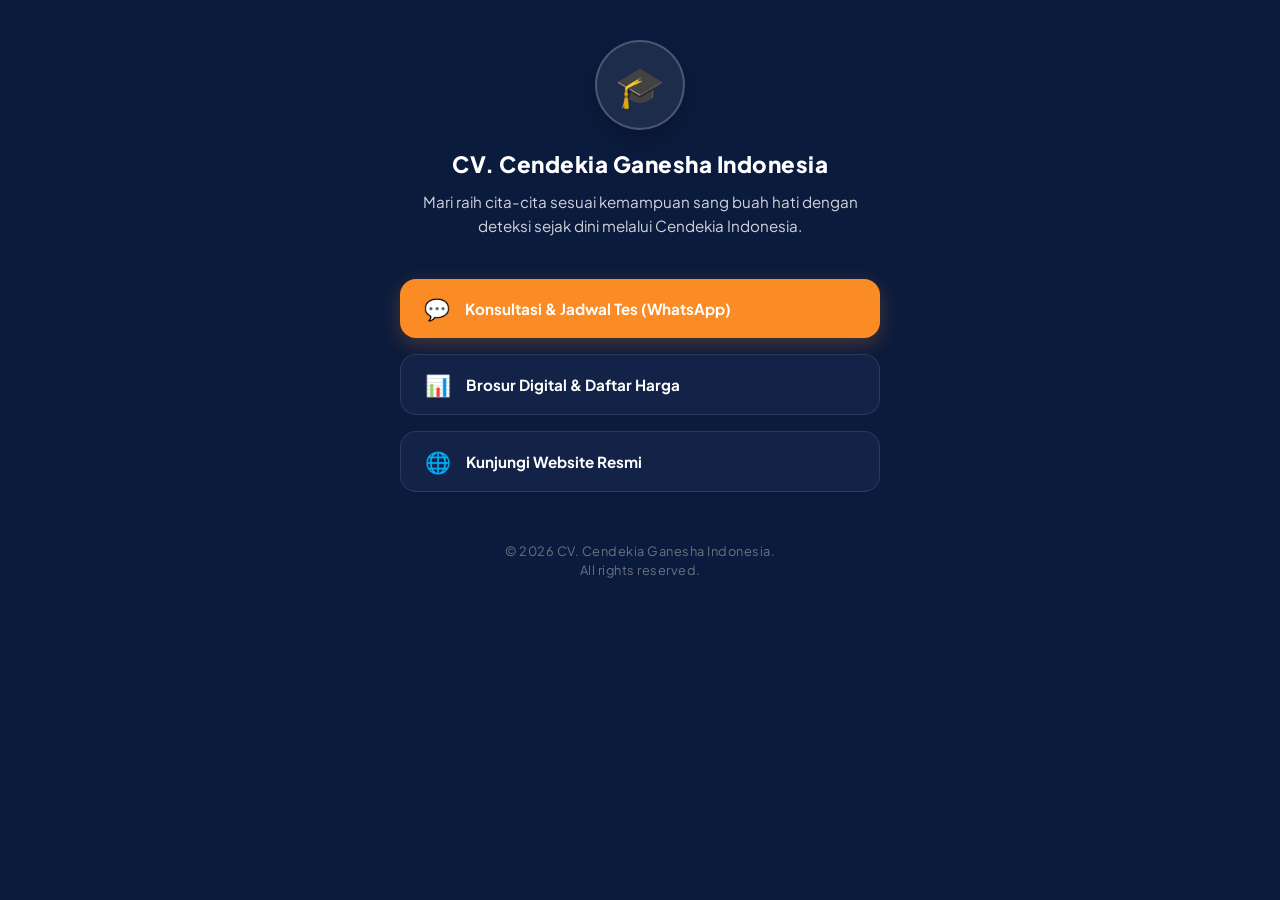
==== index.html @ d0698732 "index.html" ====
<!DOCTYPE html>
<html lang="id">
<head>
    <meta charset="UTF-8">
    <meta name="viewport" content="width=device-width, initial-scale=1.0">
    <title>Links - CV. Cendekia Ganesha Indonesia</title>
    
    <style>
        @import url('https://fonts.googleapis.com/css2?family=Plus+Jakarta+Sans:wght=400;600;700;800&display=swap');

        * {
            margin: 0;
            padding: 0;
            box-sizing: border-box;
            font-family: 'Plus Jakarta Sans', sans-serif;
        }

        body {
            background-color: #0B1B3D; /* BOLD SAPPHIRE */
            color: #FFFFFF;
            display: flex;
            justify-content: center;
            align-items: flex-start;
            min-height: 100vh;
            padding: 40px 20px;
        }

        .links-container {
            width: 100%;
            max-width: 480px;
            text-align: center;
            display: flex;
            flex-direction: column;
            align-items: center;
        }

        .profile-header {
            margin-bottom: 40px;
        }

        .profile-logo {
            width: 90px;
            height: 90px;
            background-color: rgba(255, 255, 255, 0.08);
            border: 2px solid rgba(255, 255, 255, 0.2);
            border-radius: 50%;
            display: flex;
            justify-content: center;
            align-items: center;
            font-size: 2.5rem;
            margin: 0 auto 20px auto;
            box-shadow: 0 10px 25px rgba(0, 0, 0, 0.2);
        }

        .company-name {
            font-size: 1.4rem;
            font-weight: 800;
            margin-bottom: 12px;
            letter-spacing: 0.5px;
        }

        .tagline {
            font-size: 0.95rem;
            line-height: 1.6;
            color: #D1D5DB;
            padding: 0 10px;
        }

        .links-wrapper {
            width: 100%;
            display: flex;
            flex-direction: column;
            gap: 16px;
            margin-bottom: 50px;
        }

        .link-btn {
            display: flex;
            align-items: center;
            width: 100%;
            padding: 16px 24px;
            text-decoration: none;
            border-radius: 16px;
            font-weight: 700;
            font-size: 0.95rem;
            transition: all 0.3s cubic-bezier(0.25, 0.8, 0.25, 1);
        }

        .btn-icon {
            font-size: 1.3rem;
            margin-right: 15px;
        }

        .btn-text {
            text-align: left;
        }

        .primary-btn {
            background-color: #FB8B24; /* Coral */
            color: #FFFFFF;
            box-shadow: 0 6px 20px rgba(251, 139, 36, 0.25);
        }

        .primary-btn:hover {
            background-color: #E07A1B;
            transform: translateY(-3px);
            box-shadow: 0 10px 25px rgba(251, 139, 36, 0.4);
        }

        .secondary-btn {
            background-color: #132247;
            color: #FFFFFF;
            border: 1px solid rgba(255, 255, 255, 0.1);
        }

        .secondary-btn:hover {
            background-color: #1a2d5c;
            border-color: #FB8B24;
            transform: translateY(-3px);
            box-shadow: 0 10px 20px rgba(0, 0, 0, 0.2);
        }

        .links-footer p {
            font-size: 0.8rem;
            color: #6B7280;
            line-height: 1.5;
            letter-spacing: 0.5px;
        }
    </style>
</head>
<body>

    <div class="links-container">
        <div class="profile-header">
            <div class="profile-logo">🎓</div>
            <h1 class="company-name">CV. Cendekia Ganesha Indonesia</h1>
            <p class="tagline">Mari raih cita-cita sesuai kemampuan sang buah hati dengan deteksi sejak dini melalui Cendekia Indonesia.</p>
        </div>

        <div class="links-wrapper">
            <a href="https://wa.me/6281392761879?text=Halo%20Admin%20Cendekia%20Ganesha" class="link-btn primary-btn" target="_blank">
                <span class="btn-icon">💬</span>
                <span class="btn-text">Konsultasi & Jadwal Tes (WhatsApp)</span>
            </a>

            <!-- Tombol 2: Katalog -->
            <a href="#" class="link-btn secondary-btn">
                <span class="btn-icon">📊</span>
                <span class="btn-text">Brosur Digital & Daftar Harga</span>
            </a>

            <!-- Tombol 3: Website -->
            <a href="#" class="link-btn secondary-btn">
                <span class="btn-icon">🌐</span>
                <span class="btn-text">Kunjungi Website Resmi</span>
            </a>
        </div>

        <div class="links-footer">
            <p>© 2026 CV. Cendekia Ganesha Indonesia. <br>All rights reserved.</p>
        </div>
    </div>

</body>
</html>
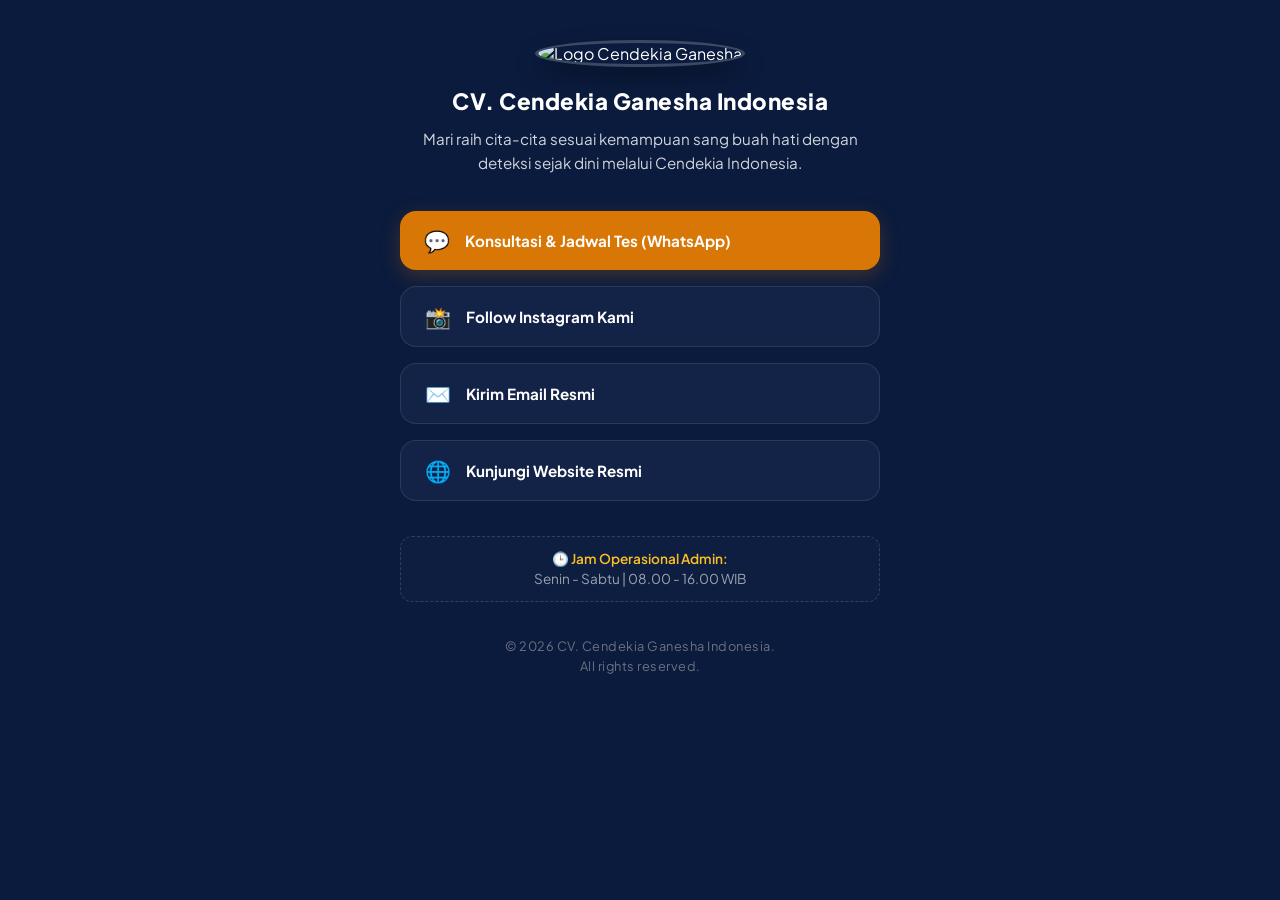
==== commit 7aa045f2: "Add files via upload" ====
--- a/index.html
+++ b/index.html
@@ -4,10 +4,8 @@
     <meta charset="UTF-8">
     <meta name="viewport" content="width=device-width, initial-scale=1.0">
     <title>Links - CV. Cendekia Ganesha Indonesia</title>
-    
+    <link href="https://fonts.googleapis.com/css2?family=Plus+Jakarta+Sans:wght=400;600;700;800&display=swap" rel="stylesheet">
     <style>
-        @import url('https://fonts.googleapis.com/css2?family=Plus+Jakarta+Sans:wght=400;600;700;800&display=swap');
-
         * {
             margin: 0;
             padding: 0;
@@ -16,7 +14,7 @@
         }
 
         body {
-            background-color: #0B1B3D; /* BOLD SAPPHIRE */
+            background-color: #0B1B3D;
             color: #FFFFFF;
             display: flex;
             justify-content: center;
@@ -35,21 +33,17 @@
         }
 
         .profile-header {
-            margin-bottom: 40px;
+            margin-bottom: 35px;
         }
 
-        .profile-logo {
-            width: 90px;
-            height: 90px;
-            background-color: rgba(255, 255, 255, 0.08);
-            border: 2px solid rgba(255, 255, 255, 0.2);
+        .profile-logo-img {
+            width: 95px;
+            height: 95px;
             border-radius: 50%;
-            display: flex;
-            justify-content: center;
-            align-items: center;
-            font-size: 2.5rem;
-            margin: 0 auto 20px auto;
-            box-shadow: 0 10px 25px rgba(0, 0, 0, 0.2);
+            object-fit: cover;
+            margin-bottom: 20px;
+            border: 3px solid rgba(255, 255, 255, 0.2);
+            box-shadow: 0 10px 25px rgba(0, 0, 0, 0.3);
         }
 
         .company-name {
@@ -71,7 +65,7 @@
             display: flex;
             flex-direction: column;
             gap: 16px;
-            margin-bottom: 50px;
+            margin-bottom: 35px;
         }
 
         .link-btn {
@@ -96,15 +90,15 @@
         }
 
         .primary-btn {
-            background-color: #FB8B24; /* Coral */
+            background-color: #D97706;
             color: #FFFFFF;
-            box-shadow: 0 6px 20px rgba(251, 139, 36, 0.25);
+            box-shadow: 0 6px 20px rgba(217, 119, 6, 0.25);
         }
 
         .primary-btn:hover {
-            background-color: #E07A1B;
+            background-color: #B45309;
             transform: translateY(-3px);
-            box-shadow: 0 10px 25px rgba(251, 139, 36, 0.4);
+            box-shadow: 0 10px 25px rgba(217, 119, 6, 0.4);
         }
 
         .secondary-btn {
@@ -115,9 +109,29 @@
 
         .secondary-btn:hover {
             background-color: #1a2d5c;
-            border-color: #FB8B24;
+            border-color: #005A70;
             transform: translateY(-3px);
             box-shadow: 0 10px 20px rgba(0, 0, 0, 0.2);
+        }
+
+        .operational-info {
+            background-color: rgba(19, 34, 71, 0.5);
+            border: 1px dashed rgba(255, 255, 255, 0.15);
+            padding: 12px 20px;
+            border-radius: 12px;
+            margin-bottom: 35px;
+            width: 100%;
+        }
+
+        .operational-info p {
+            font-size: 0.85rem;
+            color: #9CA3AF;
+            line-height: 1.5;
+        }
+
+        .operational-info strong {
+            color: #FBBF24;
+            font-weight: 600;
         }
 
         .links-footer p {
@@ -132,34 +146,41 @@
 
     <div class="links-container">
         <div class="profile-header">
-            <div class="profile-logo">🎓</div>
+            <img src="logo.png" alt="Logo Cendekia Ganesha" class="profile-logo-img">
             <h1 class="company-name">CV. Cendekia Ganesha Indonesia</h1>
             <p class="tagline">Mari raih cita-cita sesuai kemampuan sang buah hati dengan deteksi sejak dini melalui Cendekia Indonesia.</p>
         </div>
 
         <div class="links-wrapper">
-            <a href="https://wa.me/6281392761879?text=Halo%20Admin%20Cendekia%20Ganesha" class="link-btn primary-btn" target="_blank">
+            <a href="https://wa.me/6281392761879?text=Halo%20admin%20Cendekia%20Ganesha%20Indonesia,%20saya%20dari%20instansi%20sekolah%20ingin%20berkonsultasi%20mengenai%20rencana%20pelaksanaan%20tes%20psikologi" class="link-btn primary-btn" target="_blank">
                 <span class="btn-icon">💬</span>
                 <span class="btn-text">Konsultasi & Jadwal Tes (WhatsApp)</span>
             </a>
 
-            <!-- Tombol 2: Katalog -->
-            <a href="#" class="link-btn secondary-btn">
-                <span class="btn-icon">📊</span>
-                <span class="btn-text">Brosur Digital & Daftar Harga</span>
+            <a href="https://instagram.com/cendekiaganesha" class="link-btn secondary-btn" target="_blank">
+                <span class="btn-icon">📸</span>
+                <span class="btn-text">Follow Instagram Kami</span>
             </a>
 
-            <!-- Tombol 3: Website -->
-            <a href="#" class="link-btn secondary-btn">
+            <a href="mailto:info@talentaindonesia.id" class="link-btn secondary-btn">
+                <span class="btn-icon">✉️</span>
+                <span class="btn-text">Kirim Email Resmi</span>
+            </a>
+
+            <a href="index.html" class="link-btn secondary-btn">
                 <span class="btn-icon">🌐</span>
                 <span class="btn-text">Kunjungi Website Resmi</span>
             </a>
         </div>
 
+        <div class="operational-info">
+            <p>🕒 <strong>Jam Operasional Admin:</strong><br>Senin - Sabtu | 08.00 - 16.00 WIB</p>
+        </div>
+
         <div class="links-footer">
-            <p>© 2026 CV. Cendekia Ganesha Indonesia. <br>All rights reserved.</p>
+            <p>&copy; 2026 CV. Cendekia Ganesha Indonesia.<br>All rights reserved.</p>
         </div>
     </div>
 
 </body>
-</html>
+</html>
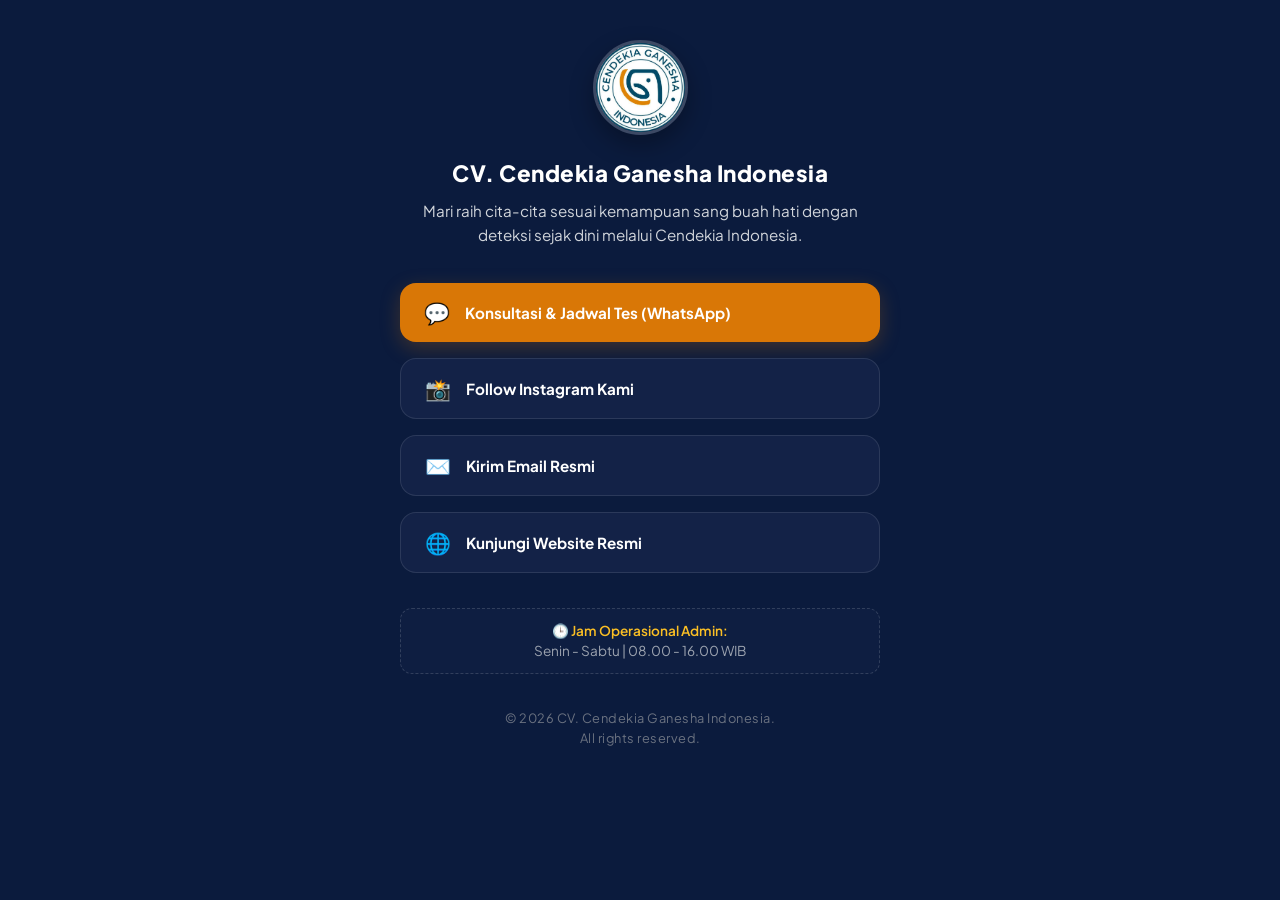
==== commit 70cc77e4: "index.html" ====
--- a/index.html
+++ b/index.html
@@ -152,12 +152,12 @@
         </div>
 
         <div class="links-wrapper">
-            <a href="https://wa.me/6281392761879?text=Halo%20admin%20Cendekia%20Ganesha%20Indonesia,%20saya%20dari%20instansi%20sekolah%20ingin%20berkonsultasi%20mengenai%20rencana%20pelaksanaan%20tes%20psikologi" class="link-btn primary-btn" target="_blank">
+            <a href="https://wa.me/87779053510?text=Halo%20admin%20Cendekia%20Ganesha%20Indonesia,%20saya%20dari%20instansi%20sekolah%20ingin%20berkonsultasi%20mengenai%20rencana%20pelaksanaan%20tes%20psikologi" class="link-btn primary-btn" target="_blank">
                 <span class="btn-icon">💬</span>
                 <span class="btn-text">Konsultasi & Jadwal Tes (WhatsApp)</span>
             </a>
 
-            <a href="https://instagram.com/cendekiaganesha" class="link-btn secondary-btn" target="_blank">
+            <a href="https://www.instagram.com/callyxctaa?igsh=YWJmczJnc3I2aHV4" class="link-btn secondary-btn" target="_blank">
                 <span class="btn-icon">📸</span>
                 <span class="btn-text">Follow Instagram Kami</span>
             </a>
@@ -183,4 +183,4 @@
     </div>
 
 </body>
-</html>+</html>
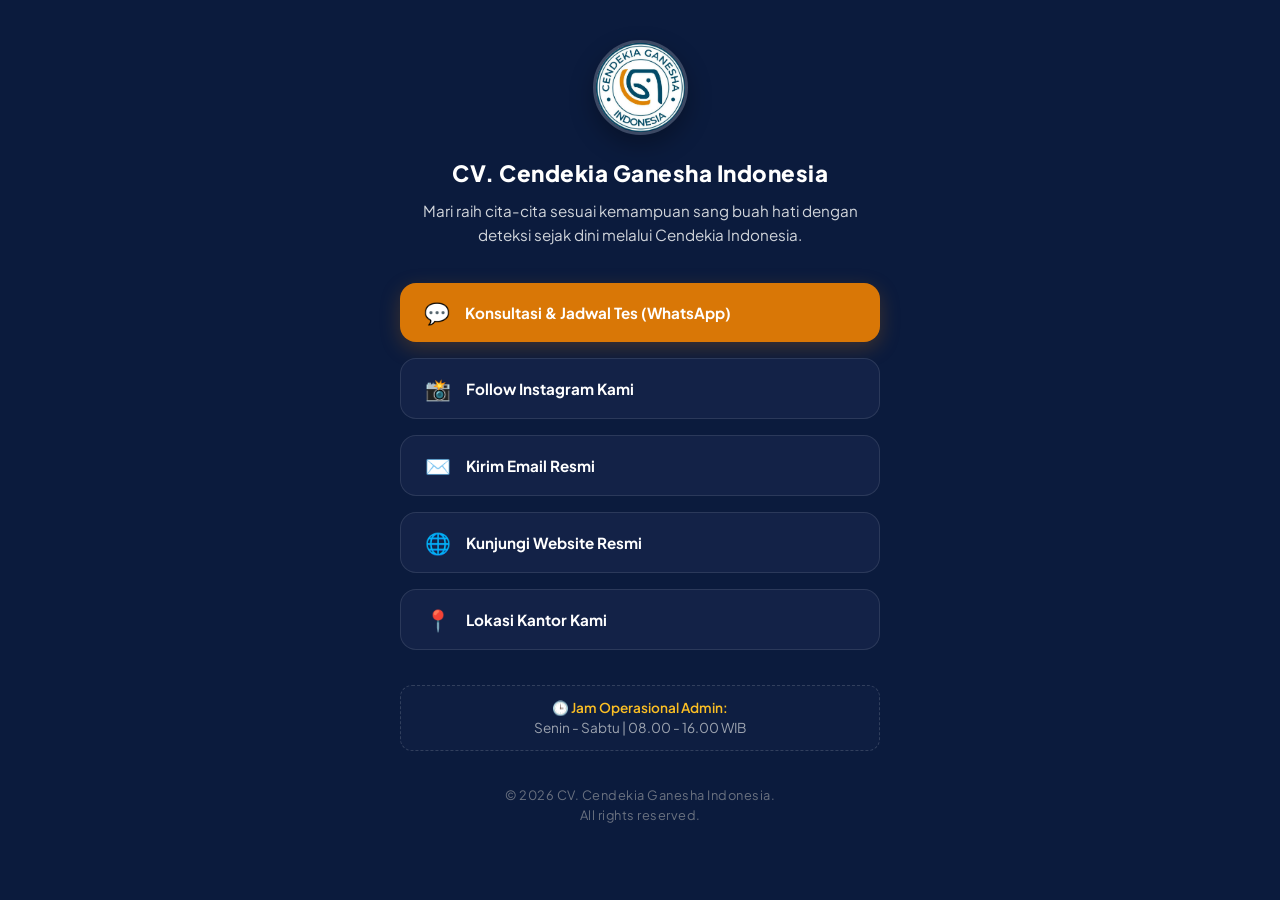
==== commit 5ef976cb: "index.html" ====
--- a/index.html
+++ b/index.html
@@ -152,7 +152,7 @@
         </div>
 
         <div class="links-wrapper">
-            <a href="https://wa.me/87779053510?text=Halo%20admin%20Cendekia%20Ganesha%20Indonesia,%20saya%20dari%20instansi%20sekolah%20ingin%20berkonsultasi%20mengenai%20rencana%20pelaksanaan%20tes%20psikologi" class="link-btn primary-btn" target="_blank">
+            <a href="https://wa.me/6287779053510?text=Halo%20admin%20Cendekia%20Ganesha%20Indonesia,%20saya%20dari%20instansi%20sekolah%20ingin%20berkonsultasi%20mengenai%20rencana%20pelaksanaan%20tes%20psikologi" class="link-btn primary-btn" target="_blank">
                 <span class="btn-icon">💬</span>
                 <span class="btn-text">Konsultasi & Jadwal Tes (WhatsApp)</span>
             </a>
@@ -162,7 +162,7 @@
                 <span class="btn-text">Follow Instagram Kami</span>
             </a>
 
-            <a href="mailto:info@talentaindonesia.id" class="link-btn secondary-btn">
+            <a href="mailto:cendekiaganeshaindonesia@gmail.com" class="link-btn secondary-btn">
                 <span class="btn-icon">✉️</span>
                 <span class="btn-text">Kirim Email Resmi</span>
             </a>
@@ -170,6 +170,11 @@
             <a href="index.html" class="link-btn secondary-btn">
                 <span class="btn-icon">🌐</span>
                 <span class="btn-text">Kunjungi Website Resmi</span>
+            </a>
+
+            <a href="https://maps.app.goo.gl/z4qxyiN4f3STbnPy6" class="link-btn secondary-btn" target="_blank">
+                <span class="btn-icon">📍</span>
+                <span class="btn-text">Lokasi Kantor Kami</span>
             </a>
         </div>
 
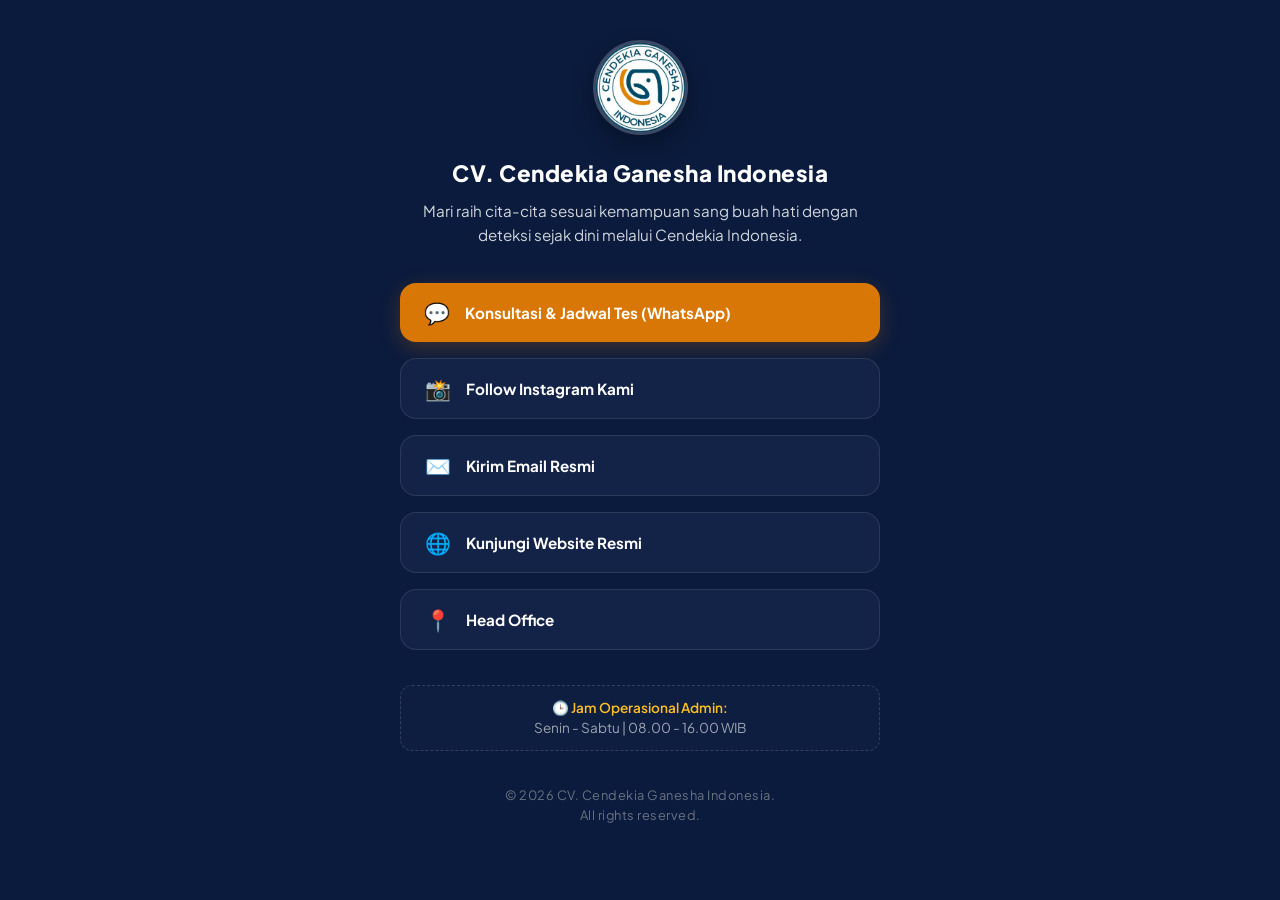
==== commit 399d4a9c: "index.html" ====
--- a/index.html
+++ b/index.html
@@ -174,7 +174,7 @@
 
             <a href="https://maps.app.goo.gl/z4qxyiN4f3STbnPy6" class="link-btn secondary-btn" target="_blank">
                 <span class="btn-icon">📍</span>
-                <span class="btn-text">Lokasi Kantor Kami</span>
+                <span class="btn-text">Head Office</span>
             </a>
         </div>
 
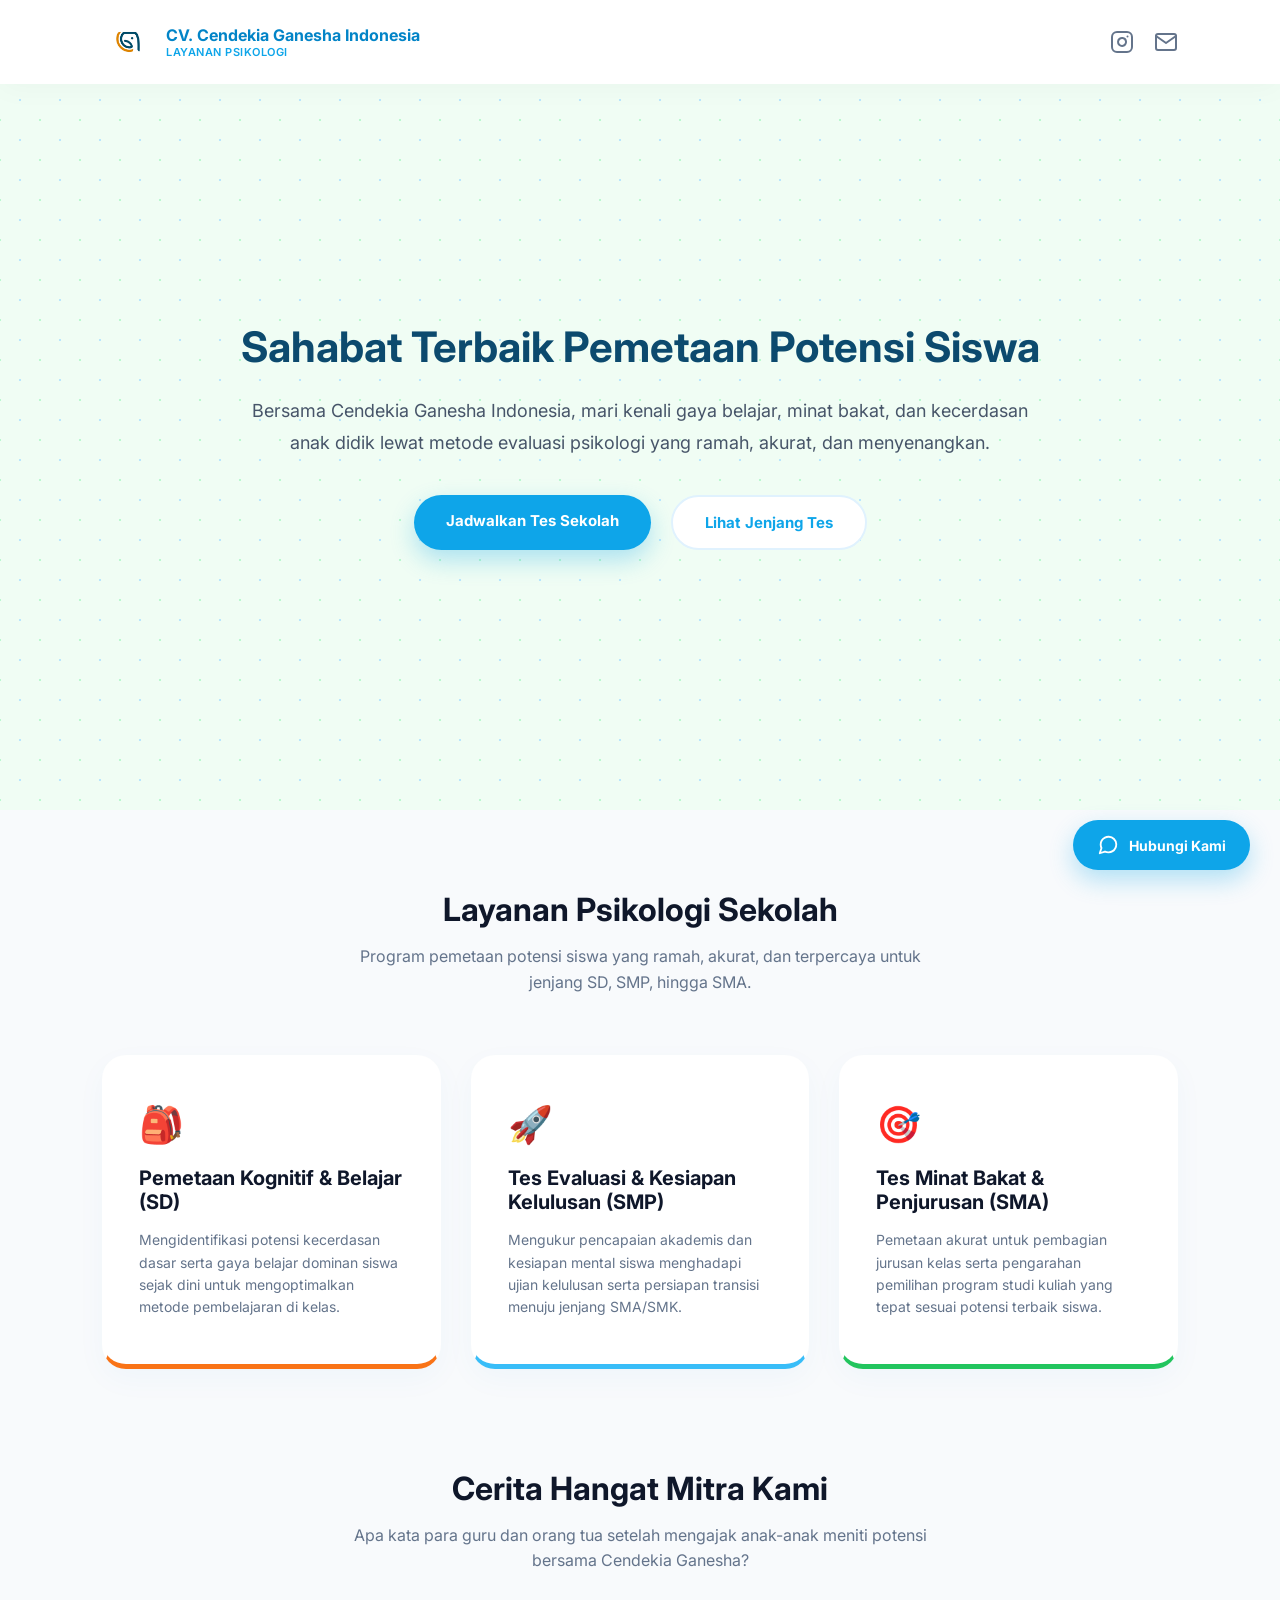
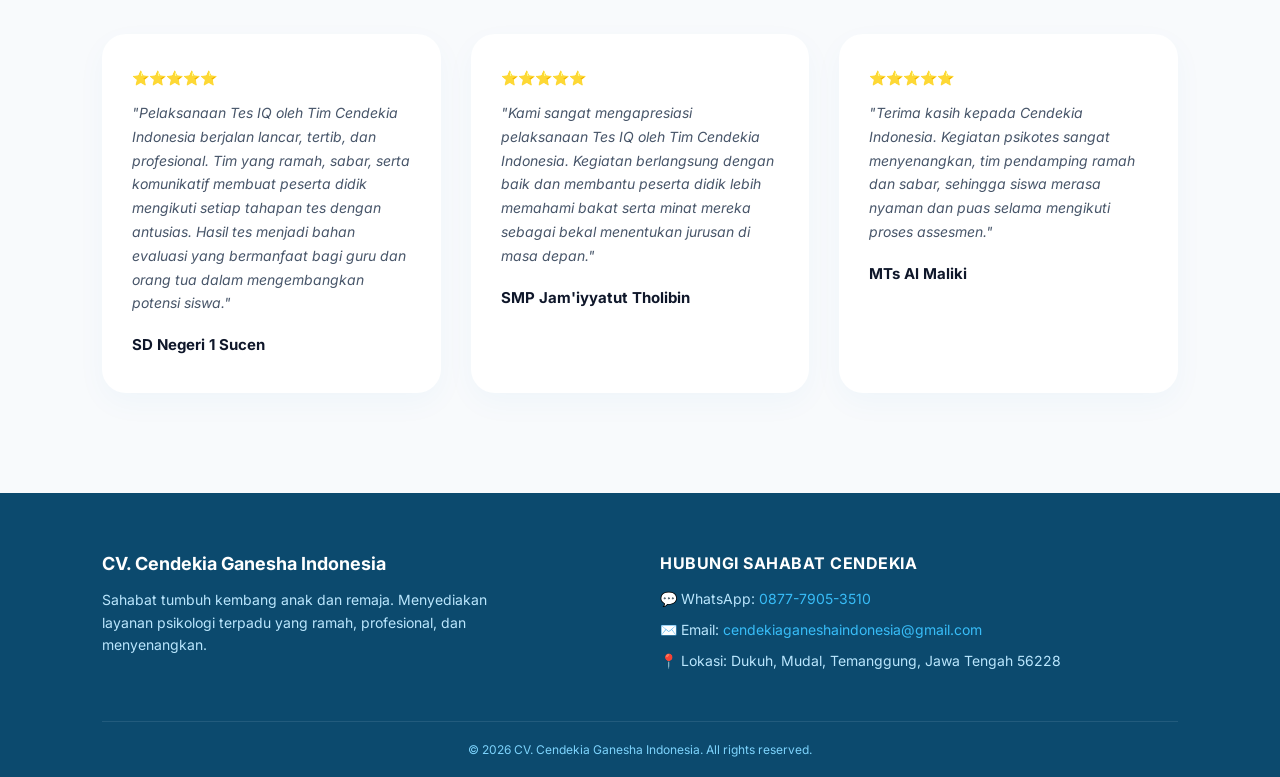
==== commit dd5ecebe: "Add files via upload" ====
--- a/index.html
+++ b/index.html
@@ -3,189 +3,130 @@
 <head>
     <meta charset="UTF-8">
     <meta name="viewport" content="width=device-width, initial-scale=1.0">
-    <title>Links - CV. Cendekia Ganesha Indonesia</title>
-    <link href="https://fonts.googleapis.com/css2?family=Plus+Jakarta+Sans:wght=400;600;700;800&display=swap" rel="stylesheet">
-    <style>
-        * {
-            margin: 0;
-            padding: 0;
-            box-sizing: border-box;
-            font-family: 'Plus Jakarta Sans', sans-serif;
-        }
-
-        body {
-            background-color: #0B1B3D;
-            color: #FFFFFF;
-            display: flex;
-            justify-content: center;
-            align-items: flex-start;
-            min-height: 100vh;
-            padding: 40px 20px;
-        }
-
-        .links-container {
-            width: 100%;
-            max-width: 480px;
-            text-align: center;
-            display: flex;
-            flex-direction: column;
-            align-items: center;
-        }
-
-        .profile-header {
-            margin-bottom: 35px;
-        }
-
-        .profile-logo-img {
-            width: 95px;
-            height: 95px;
-            border-radius: 50%;
-            object-fit: cover;
-            margin-bottom: 20px;
-            border: 3px solid rgba(255, 255, 255, 0.2);
-            box-shadow: 0 10px 25px rgba(0, 0, 0, 0.3);
-        }
-
-        .company-name {
-            font-size: 1.4rem;
-            font-weight: 800;
-            margin-bottom: 12px;
-            letter-spacing: 0.5px;
-        }
-
-        .tagline {
-            font-size: 0.95rem;
-            line-height: 1.6;
-            color: #D1D5DB;
-            padding: 0 10px;
-        }
-
-        .links-wrapper {
-            width: 100%;
-            display: flex;
-            flex-direction: column;
-            gap: 16px;
-            margin-bottom: 35px;
-        }
-
-        .link-btn {
-            display: flex;
-            align-items: center;
-            width: 100%;
-            padding: 16px 24px;
-            text-decoration: none;
-            border-radius: 16px;
-            font-weight: 700;
-            font-size: 0.95rem;
-            transition: all 0.3s cubic-bezier(0.25, 0.8, 0.25, 1);
-        }
-
-        .btn-icon {
-            font-size: 1.3rem;
-            margin-right: 15px;
-        }
-
-        .btn-text {
-            text-align: left;
-        }
-
-        .primary-btn {
-            background-color: #D97706;
-            color: #FFFFFF;
-            box-shadow: 0 6px 20px rgba(217, 119, 6, 0.25);
-        }
-
-        .primary-btn:hover {
-            background-color: #B45309;
-            transform: translateY(-3px);
-            box-shadow: 0 10px 25px rgba(217, 119, 6, 0.4);
-        }
-
-        .secondary-btn {
-            background-color: #132247;
-            color: #FFFFFF;
-            border: 1px solid rgba(255, 255, 255, 0.1);
-        }
-
-        .secondary-btn:hover {
-            background-color: #1a2d5c;
-            border-color: #005A70;
-            transform: translateY(-3px);
-            box-shadow: 0 10px 20px rgba(0, 0, 0, 0.2);
-        }
-
-        .operational-info {
-            background-color: rgba(19, 34, 71, 0.5);
-            border: 1px dashed rgba(255, 255, 255, 0.15);
-            padding: 12px 20px;
-            border-radius: 12px;
-            margin-bottom: 35px;
-            width: 100%;
-        }
-
-        .operational-info p {
-            font-size: 0.85rem;
-            color: #9CA3AF;
-            line-height: 1.5;
-        }
-
-        .operational-info strong {
-            color: #FBBF24;
-            font-weight: 600;
-        }
-
-        .links-footer p {
-            font-size: 0.8rem;
-            color: #6B7280;
-            line-height: 1.5;
-            letter-spacing: 0.5px;
-        }
-    </style>
+    <title>Cendekia Indonesia | Layanan Tes Psikologi Sekolah</title>
+    <link rel="stylesheet" href="style.css">
+    <link href="https://fonts.googleapis.com/css2?family=Inter:wght@400;600;700&display=swap" rel="stylesheet">
 </head>
 <body>
 
-    <div class="links-container">
-        <div class="profile-header">
-            <img src="logo.png" alt="Logo Cendekia Ganesha" class="profile-logo-img">
-            <h1 class="company-name">CV. Cendekia Ganesha Indonesia</h1>
-            <p class="tagline">Mari raih cita-cita sesuai kemampuan sang buah hati dengan deteksi sejak dini melalui Cendekia Indonesia.</p>
+    <header class="site-header">
+        <nav class="main-navbar">
+            <div class="brand-container">
+                <img src="logo.png" alt="Logo Cendekia Ganesha" class="brand-logo-img">
+                <div class="brand-text">
+                    <span class="cv-title">CV. Cendekia Ganesha Indonesia</span>
+                    <span class="cv-subtitle">Layanan Psikologi </span>
+                </div>
+            </div>
+
+            <div class="nav-social-icons">
+                <a href="https://www.instagram.com/callyxctaa?igsh=YWJmczJnc3I2aHV4" target="_blank" class="icon-link" title="Instagram">
+                    <svg viewBox="0 0 24 24" width="24" height="24" stroke="currentColor" stroke-width="2" fill="none" stroke-linecap="round" stroke-linejoin="round"><rect x="2" y="2" width="20" height="20" rx="5" ry="5"></rect><path d="M16 11.37A4 4 0 1 1 12.63 8 4 4 0 0 1 16 11.37z"></path><line x1="17.5" y1="6.5" x2="17.51" y2="6.5"></line></svg>
+                </a>
+                <a href="mailto:cendekiaganeshaindonesia@gmail.com" class="icon-link" title="Email">
+                    <svg viewBox="0 0 24 24" width="24" height="24" stroke="currentColor" stroke-width="2" fill="none" stroke-linecap="round" stroke-linejoin="round"><path d="M4 4h16c1.1 0 2 .9 2 2v12c0 1.1-.9 2-2 2H4c-1.1 0-2-.9-2-2V6c0-1.1.9-2 2-2z"></path><polyline points="22,6 12,13 2,6"></polyline></svg>
+                </a>
+            </div>
+        </nav>
+    </header>
+
+    <main class="hero-section">
+        <div class="hero-content">
+            <h1>Sahabat Terbaik Pemetaan Potensi Siswa</h1>
+            <p>Bersama Cendekia Ganesha Indonesia, mari kenali gaya belajar, minat bakat, dan kecerdasan anak didik lewat metode evaluasi psikologi yang ramah, akurat, dan menyenangkan.</p>
+            <div class="hero-cta-group">
+                <a href="https://wa.me/6287779053510" target="_blank" class="hero-primary-btn">Jadwalkan Tes Sekolah</a>
+                <a href="#layanan" class="hero-secondary-btn">Lihat Jenjang Tes</a>
+            </div>
+        </div>
+    </main>
+
+    <section id="layanan" class="services-section">
+        <div class="services-header">
+            <h2>Layanan Psikologi Sekolah</h2>
+            <p>Program pemetaan potensi siswa yang ramah, akurat, dan terpercaya untuk jenjang SD, SMP, hingga SMA.</p>
+        </div>
+        
+        <div class="services-grid">
+            <div class="service-card card-orange">
+                <div class="service-icon">🎒</div>
+                <h3>Pemetaan Kognitif & Belajar (SD)</h3>
+                <p>Mengidentifikasi potensi kecerdasan dasar serta gaya belajar dominan siswa sejak dini untuk mengoptimalkan metode pembelajaran di kelas.</p>
+            </div>
+
+            <div class="service-card card-blue">
+                <div class="service-icon">🚀</div>
+                <h3>Tes Evaluasi & Kesiapan Kelulusan (SMP)</h3>
+                <p>Mengukur pencapaian akademis dan kesiapan mental siswa menghadapi ujian kelulusan serta persiapan transisi menuju jenjang SMA/SMK.</p>
+            </div>
+
+            <div class="service-card card-green">
+                <div class="service-icon">🎯</div>
+                <h3>Tes Minat Bakat & Penjurusan (SMA)</h3>
+                <p>Pemetaan akurat untuk pembagian jurusan kelas serta pengarahan pemilihan program studi kuliah yang tepat sesuai potensi terbaik siswa.</p>
+            </div>
+        </div>
+    </section>
+    
+
+    <section class="testimonial-section">
+        <div class="testimonial-header">
+            <h2>Cerita Hangat Mitra Kami</h2>
+            <p>Apa kata para guru dan orang tua setelah mengajak anak-anak meniti potensi bersama Cendekia Ganesha?</p>
         </div>
 
-        <div class="links-wrapper">
-            <a href="https://wa.me/6287779053510?text=Halo%20admin%20Cendekia%20Ganesha%20Indonesia,%20saya%20dari%20instansi%20sekolah%20ingin%20berkonsultasi%20mengenai%20rencana%20pelaksanaan%20tes%20psikologi" class="link-btn primary-btn" target="_blank">
-                <span class="btn-icon">💬</span>
-                <span class="btn-text">Konsultasi & Jadwal Tes (WhatsApp)</span>
-            </a>
+        <div class="testimonial-grid">
+            <div class="testimonial-card">
+                <div class="stars-container">⭐⭐⭐⭐⭐</div>
+                <p class="testimonial-text">"Pelaksanaan Tes IQ oleh Tim Cendekia Indonesia berjalan lancar, tertib, dan profesional. Tim yang ramah, sabar, serta komunikatif membuat peserta didik mengikuti setiap tahapan tes dengan antusias. Hasil tes menjadi bahan evaluasi yang bermanfaat bagi guru dan orang tua dalam mengembangkan potensi siswa."</p>
+                <div class="testimonial-user">
+                    <h4>SD Negeri 1 Sucen</h4>
+                </div>
+            </div>
 
-            <a href="https://www.instagram.com/callyxctaa?igsh=YWJmczJnc3I2aHV4" class="link-btn secondary-btn" target="_blank">
-                <span class="btn-icon">📸</span>
-                <span class="btn-text">Follow Instagram Kami</span>
-            </a>
+            <div class="testimonial-card">
+                <div class="stars-container">⭐⭐⭐⭐⭐</div>
+                <p class="testimonial-text">"Kami sangat mengapresiasi pelaksanaan Tes IQ oleh Tim Cendekia Indonesia. Kegiatan berlangsung dengan baik dan membantu peserta didik lebih memahami bakat serta minat mereka sebagai bekal menentukan jurusan di masa depan."</p>
+                <div class="testimonial-user">
+                    <h4>SMP Jam'iyyatut Tholibin</h4>
+                </div>
+            </div>
 
-            <a href="mailto:cendekiaganeshaindonesia@gmail.com" class="link-btn secondary-btn">
-                <span class="btn-icon">✉️</span>
-                <span class="btn-text">Kirim Email Resmi</span>
-            </a>
+            <div class="testimonial-card">
+                <div class="stars-container">⭐⭐⭐⭐⭐</div>
+                <p class="testimonial-text">"Terima kasih kepada Cendekia Indonesia. Kegiatan psikotes sangat menyenangkan, tim pendamping ramah dan sabar, sehingga siswa merasa nyaman dan puas selama mengikuti proses assesmen."</p>
+                <div class="testimonial-user">
+                    <h4>MTs Al Maliki</h4>
+                </div>
+            </div>
+        </div>
+    </section>
 
-            <a href="index.html" class="link-btn secondary-btn">
-                <span class="btn-icon">🌐</span>
-                <span class="btn-text">Kunjungi Website Resmi</span>
-            </a>
+    <footer class="site-footer">
+        <div class="footer-container">
+            <div class="footer-brand">
+                <h3>CV. Cendekia Ganesha Indonesia</h3>
+                <p>Sahabat tumbuh kembang anak dan remaja. Menyediakan layanan psikologi terpadu yang ramah, profesional, dan menyenangkan.</p>
+            </div>
+            
+            <div class="footer-contact">
+                <h4>Hubungi Sahabat Cendekia</h4>
+                <p>💬 WhatsApp: <a href="https://wa.me/6287779053510" target="_blank">0877-7905-3510</a></p>
+                <p>✉️ Email: <a href="mailto:cendekiaganeshaindonesia@gmail.com">cendekiaganeshaindonesia@gmail.com</a></p>
+                <p>📍 Lokasi: Dukuh, Mudal, Temanggung, Jawa Tengah 56228</p>
+            </div>
+        </div>
+        <div class="footer-bottom">
+            <p>&copy; 2026 CV. Cendekia Ganesha Indonesia. All rights reserved.</p>
+        </div>
+    </footer>
 
-            <a href="https://maps.app.goo.gl/z4qxyiN4f3STbnPy6" class="link-btn secondary-btn" target="_blank">
-                <span class="btn-icon">📍</span>
-                <span class="btn-text">Head Office</span>
-            </a>
-        </div>
-
-        <div class="operational-info">
-            <p>🕒 <strong>Jam Operasional Admin:</strong><br>Senin - Sabtu | 08.00 - 16.00 WIB</p>
-        </div>
-
-        <div class="links-footer">
-            <p>&copy; 2026 CV. Cendekia Ganesha Indonesia.<br>All rights reserved.</p>
-        </div>
-    </div>
+    <a href="https://wa.me/6287779053510?text=Halo%20Admin%20Cendekia%20Ganesha,%20saya%20dari%20instansi%20sekolah%20ingin%20berkonsultasi%20mengenai%20rencana%20pelaksanaan%20tes%20psikologi%20kolektif." target="_blank" class="wa-minimalist-btn">
+        <svg viewBox="0 0 24 24" width="22" height="22" fill="none" stroke="currentColor" stroke-width="2" stroke-linecap="round" stroke-linejoin="round">
+            <path d="M21 11.5a8.38 8.38 0 0 1-.9 3.8 8.5 8.5 0 0 1-7.6 4.7 8.38 8.38 0 0 1-3.8-.9L3 21l1.9-5.7a8.38 8.38 0 0 1-.9-3.8 8.5 8.5 0 0 1 4.7-7.6 8.38 8.38 0 0 1 3.8-.9h.5a8.48 8.48 0 0 1 8 8v.5z"></path>
+        </svg>
+        <span>Hubungi Kami</span>
+    </a>
 
 </body>
-</html>
+</html>
--- a/style.css
+++ b/style.css
@@ -0,0 +1,408 @@
+html {
+    scroll-behavior: smooth;
+}
+* {
+    margin: 0;
+    padding: 0;
+    box-sizing: border-box;
+    font-family: 'Inter', sans-serif;
+}
+
+body {
+    background-color: #f8fafc;
+    overflow-y: auto;
+}
+
+.site-header {
+    width: 100%;
+    background-color: #ffffff;
+    box-shadow: 0 4px 30px rgba(0, 0, 0, 0.03);
+    position: fixed;
+    top: 0;
+    left: 0;
+    z-index: 1000;
+}
+
+.main-navbar {
+    display: flex;
+    justify-content: space-between;
+    align-items: center;
+    padding: 16px 8%;
+}
+
+.brand-container {
+    display: flex;
+    align-items: center;
+    gap: 12px;
+}
+
+.brand-logo-img {
+    height: 52px;
+    width: auto;
+    object-fit: contain;
+}
+
+.brand-text {
+    display: flex;
+    flex-direction: column;
+}
+
+.cv-title {
+    font-size: 16px;
+    font-weight: 700;
+    color: #0284c7;
+}
+
+.cv-subtitle {
+    font-size: 11px;
+    color: #0ea5e9;
+    font-weight: 600;
+    text-transform: uppercase;
+    letter-spacing: 0.5px;
+}
+
+.nav-social-icons {
+    display: flex;
+    gap: 20px;
+}
+
+.icon-link {
+    color: #64748b;
+    display: flex;
+    align-items: center;
+    transition: transform 0.3s ease, color 0.3s ease;
+}
+
+.icon-link:hover {
+    color: #0284c7;
+    transform: translateY(-2px);
+}
+
+.hero-section {
+    min-height: 90vh;
+    width: 100%;
+    background-color: #f0fdf4;
+    background-image: radial-gradient(#bae6fd 1.5px, transparent 1.5px), radial-gradient(#bbf7d0 1.5px, #f0fdf4 1.5px);
+    background-size: 40px 40px;
+    background-position: 0 0, 20px 20px;
+    display: flex;
+    align-items: center;
+    justify-content: center;
+    padding: 120px 8% 60px 8%;
+    text-align: center;
+}
+
+.hero-content {
+    max-width: 800px;
+}
+
+.hero-content h1 {
+    font-size: 42px;
+    font-weight: 700;
+    color: #0c4a6e;
+    line-height: 1.3;
+    margin-bottom: 20px;
+}
+
+.hero-content p {
+    font-size: 18px;
+    color: #475569;
+    line-height: 1.8;
+    margin-bottom: 35px;
+}
+
+.hero-cta-group {
+    display: flex;
+    justify-content: center;
+    gap: 20px;
+    flex-wrap: wrap;
+}
+
+.hero-primary-btn {
+    background-color: #0ea5e9;
+    color: #ffffff;
+    text-decoration: none;
+    padding: 16px 32px;
+    border-radius: 50px;
+    font-weight: 700;
+    font-size: 15px;
+    box-shadow: 0 10px 25px rgba(14, 165, 233, 0.3);
+    transition: all 0.3s ease;
+}
+
+.hero-primary-btn:hover {
+    background-color: #0284c7;
+    transform: translateY(-3px);
+    box-shadow: 0 12px 30px rgba(2, 132, 199, 0.4);
+}
+
+.hero-secondary-btn {
+    background-color: #ffffff;
+    color: #0ea5e9;
+    text-decoration: none;
+    padding: 16px 32px;
+    border-radius: 50px;
+    font-weight: 700;
+    font-size: 15px;
+    border: 2px solid #e0f2fe;
+    transition: all 0.3s ease;
+}
+
+.hero-secondary-btn:hover {
+    background-color: #e0f2fe;
+    transform: translateY(-3px);
+}
+
+@media (max-width: 768px) {
+    .hero-section { padding: 100px 4% 40px 4%; min-height: auto; }
+    .hero-content h1 { font-size: 28px; }
+    .hero-content p { font-size: 15px; margin-bottom: 25px; }
+    .hero-primary-btn, .hero-secondary-btn { width: 100%; padding: 14px 24px; text-align: center; }
+    .hero-cta-group { gap: 12px; }
+}
+
+.services-section {
+    padding: 80px 8% 40px 8%;
+    background-color: #f8fafc;
+}
+
+.services-header {
+    text-align: center;
+    margin-bottom: 60px;
+}
+
+.services-header h2 {
+    font-size: 32px;
+    font-weight: 700;
+    color: #0f172a;
+    margin-bottom: 15px;
+}
+
+.services-header p {
+    font-size: 16px;
+    color: #64748b;
+    max-width: 600px;
+    margin: 0 auto;
+    line-height: 1.6;
+}
+
+.services-grid {
+    display: flex;
+    justify-content: center;
+    gap: 30px;
+    flex-wrap: wrap;
+}
+
+.service-card {
+    background-color: #ffffff;
+    padding: 45px 35px;
+    border-radius: 24px;
+    flex: 1;
+    min-width: 280px;
+    max-width: 360px;
+    box-shadow: 0 10px 30px rgba(2, 132, 199, 0.04);
+    transition: transform 0.3s ease, box-shadow 0.3s ease;
+    border: 2px solid transparent;
+}
+
+.card-orange { border-bottom: 5px solid #f97316; }
+.card-blue { border-bottom: 5px solid #38bdf8; }
+.card-green { border-bottom: 5px solid #22c55e; }
+
+.service-card:hover {
+    transform: translateY(-8px);
+    box-shadow: 0 15px 35px rgba(2, 132, 199, 0.1);
+}
+
+.service-icon {
+    font-size: 36px;
+    margin-bottom: 20px;
+}
+
+.service-card h3 {
+    font-size: 20px;
+    font-weight: 700;
+    color: #0f172a;
+    margin-bottom: 15px;
+}
+
+.service-card p {
+    font-size: 14px;
+    color: #64748b;
+    line-height: 1.6;
+}
+
+.testimonial-section {
+    padding: 60px 8% 100px 8%;
+    background-color: #f8fafc;
+}
+
+.testimonial-header {
+    text-align: center;
+    margin-bottom: 60px;
+}
+
+.testimonial-header h2 {
+    font-size: 32px;
+    font-weight: 700;
+    color: #0f172a;
+    margin-bottom: 15px;
+}
+
+.testimonial-header p {
+    font-size: 16px;
+    color: #64748b;
+    max-width: 600px;
+    margin: 0 auto;
+    line-height: 1.6;
+}
+
+.testimonial-grid {
+    display: flex;
+    justify-content: center;
+    gap: 30px;
+    flex-wrap: wrap;
+}
+
+.testimonial-card {
+    background-color: #ffffff;
+    padding: 35px 30px;
+    border-radius: 24px;
+    flex: 1;
+    min-width: 280px;
+    max-width: 360px;
+    box-shadow: 0 10px 30px rgba(2, 132, 199, 0.04);
+}
+
+.stars-container {
+    font-size: 14px;
+    margin-bottom: 15px;
+}
+
+.testimonial-text {
+    font-size: 14px;
+    color: #475569;
+    line-height: 1.7;
+    font-style: italic;
+    margin-bottom: 20px;
+}
+
+.testimonial-user h4 {
+    font-size: 15px;
+    font-weight: 700;
+    color: #0f172a;
+    margin-bottom: 4px;
+}
+
+.testimonial-user span {
+    font-size: 12px;
+    color: #0ea5e9;
+    font-weight: 600;
+}
+
+.wa-minimalist-btn {
+    position: fixed;
+    bottom: 30px;
+    right: 30px;
+    display: flex;
+    align-items: center;
+    gap: 10px;
+    background-color: #0ea5e9;
+    color: #ffffff;
+    text-decoration: none;
+    padding: 14px 24px;
+    border-radius: 50px;
+    font-weight: 700;
+    font-size: 14px;
+    box-shadow: 0 10px 25px rgba(14, 165, 233, 0.3);
+    transition: all 0.3s ease;
+    z-index: 9999;
+}
+
+.wa-minimalist-btn:hover {
+    background-color: #0284c7;
+    transform: translateY(-3px);
+    box-shadow: 0 12px 30px rgba(2, 132, 199, 0.4);
+}
+
+.site-footer {
+    background-color: #0c4a6e;
+    color: #e0f2fe;
+    padding: 60px 8% 20px 8%;
+    font-size: 14px;
+}
+
+.footer-container {
+    display: flex;
+    justify-content: space-between;
+    flex-wrap: wrap;
+    gap: 40px;
+    margin-bottom: 40px;
+}
+
+.footer-brand {
+    flex: 1;
+    min-width: 280px;
+}
+
+.footer-brand h3 {
+    font-size: 18px;
+    font-weight: 700;
+    color: #ffffff;
+    margin-bottom: 15px;
+}
+
+.footer-brand p {
+    color: #bae6fd;
+    line-height: 1.6;
+    max-width: 400px;
+}
+
+.footer-contact {
+    flex: 1;
+    min-width: 250px;
+}
+
+.footer-contact h4 {
+    font-size: 16px;
+    font-weight: 700;
+    color: #ffffff;
+    margin-bottom: 15px;
+    text-transform: uppercase;
+    letter-spacing: 0.5px;
+}
+
+.footer-contact p {
+    color: #bae6fd;
+    margin-bottom: 10px;
+    line-height: 1.5;
+}
+
+.footer-contact a {
+    color: #38bdf8;
+    text-decoration: none;
+    transition: color 0.2s ease;
+}
+
+.footer-contact a:hover {
+    color: #ffffff;
+    text-decoration: underline;
+}
+
+.footer-bottom {
+    text-align: center;
+    border-top: 1px solid rgba(224, 242, 254, 0.1);
+    padding-top: 20px;
+}
+
+.footer-bottom p {
+    color: #7dd3fc;
+    font-size: 12px;
+}
+
+@media (max-width: 768px) {
+    .main-navbar { padding: 12px 4%; }
+    .wa-minimalist-btn { bottom: 20px; right: 20px; padding: 12px 20px; }
+    .site-footer { padding: 40px 4% 20px 4%; }
+    .footer-container { flex-direction: column; gap: 30px; }
+}
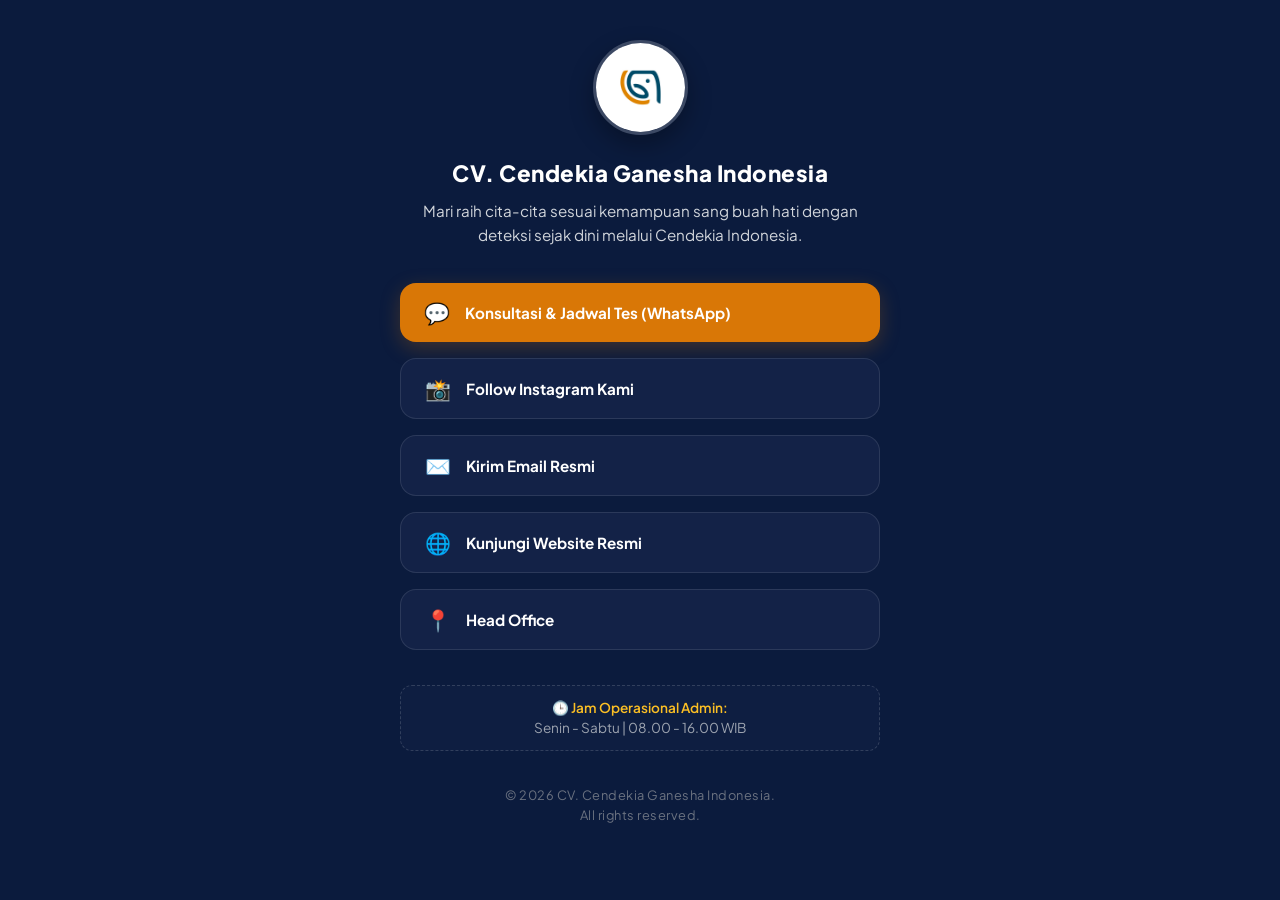
==== commit ca3ca3de: "Rename links.html to index.html" ====
--- a/index.html
+++ b/index.html
@@ -3,130 +3,190 @@
 <head>
     <meta charset="UTF-8">
     <meta name="viewport" content="width=device-width, initial-scale=1.0">
-    <title>Cendekia Indonesia | Layanan Tes Psikologi Sekolah</title>
-    <link rel="stylesheet" href="style.css">
-    <link href="https://fonts.googleapis.com/css2?family=Inter:wght@400;600;700&display=swap" rel="stylesheet">
+    <title>Links - CV. Cendekia Ganesha Indonesia</title>
+    <link href="https://fonts.googleapis.com/css2?family=Plus+Jakarta+Sans:wght=400;600;700;800&display=swap" rel="stylesheet">
+    <style>
+        * {
+            margin: 0;
+            padding: 0;
+            box-sizing: border-box;
+            font-family: 'Plus Jakarta Sans', sans-serif;
+        }
+
+        body {
+            background-color: #0B1B3D;
+            color: #FFFFFF;
+            display: flex;
+            justify-content: center;
+            align-items: flex-start;
+            min-height: 100vh;
+            padding: 40px 20px;
+        }
+
+        .links-container {
+            width: 100%;
+            max-width: 480px;
+            text-align: center;
+            display: flex;
+            flex-direction: column;
+            align-items: center;
+        }
+
+        .profile-header {
+            margin-bottom: 35px;
+        }
+
+        .profile-logo-img {
+            width: 95px;
+            height: 95px;
+            border-radius: 50%;
+            object-fit: cover;
+            margin-bottom: 20px;
+            border: 3px solid rgba(255, 255, 255, 0.2);
+            box-shadow: 0 10px 25px rgba(0, 0, 0, 0.3);
+        }
+
+        .company-name {
+            font-size: 1.4rem;
+            font-weight: 800;
+            margin-bottom: 12px;
+            letter-spacing: 0.5px;
+        }
+
+        .tagline {
+            font-size: 0.95rem;
+            line-height: 1.6;
+            color: #D1D5DB;
+            padding: 0 10px;
+        }
+
+        .links-wrapper {
+            width: 100%;
+            display: flex;
+            flex-direction: column;
+            gap: 16px;
+            margin-bottom: 35px;
+        }
+
+        .link-btn {
+            display: flex;
+            align-items: center;
+            width: 100%;
+            padding: 16px 24px;
+            text-decoration: none;
+            border-radius: 16px;
+            font-weight: 700;
+            font-size: 0.95rem;
+            transition: all 0.3s cubic-bezier(0.25, 0.8, 0.25, 1);
+        }
+
+        .btn-icon {
+            font-size: 1.3rem;
+            margin-right: 15px;
+        }
+
+        .btn-text {
+            text-align: left;
+        }
+
+        .primary-btn {
+            background-color: #D97706;
+            color: #FFFFFF;
+            box-shadow: 0 6px 20px rgba(217, 119, 6, 0.25);
+        }
+
+        .primary-btn:hover {
+            background-color: #B45309;
+            transform: translateY(-3px);
+            box-shadow: 0 10px 25px rgba(217, 119, 6, 0.4);
+        }
+
+        .secondary-btn {
+            background-color: #132247;
+            color: #FFFFFF;
+            border: 1px solid rgba(255, 255, 255, 0.1);
+        }
+
+        .secondary-btn:hover {
+            background-color: #1a2d5c;
+            border-color: #005A70;
+            transform: translateY(-3px);
+            box-shadow: 0 10px 20px rgba(0, 0, 0, 0.2);
+        }
+
+        .operational-info {
+            background-color: rgba(19, 34, 71, 0.5);
+            border: 1px dashed rgba(255, 255, 255, 0.15);
+            padding: 12px 20px;
+            border-radius: 12px;
+            margin-bottom: 35px;
+            width: 100%;
+        }
+
+        .operational-info p {
+            font-size: 0.85rem;
+            color: #9CA3AF;
+            line-height: 1.5;
+        }
+
+        .operational-info strong {
+            color: #FBBF24;
+            font-weight: 600;
+        }
+
+        .links-footer p {
+            font-size: 0.8rem;
+            color: #6B7280;
+            line-height: 1.5;
+            letter-spacing: 0.5px;
+        }
+    </style>
 </head>
 <body>
 
-    <header class="site-header">
-        <nav class="main-navbar">
-            <div class="brand-container">
-                <img src="logo.png" alt="Logo Cendekia Ganesha" class="brand-logo-img">
-                <div class="brand-text">
-                    <span class="cv-title">CV. Cendekia Ganesha Indonesia</span>
-                    <span class="cv-subtitle">Layanan Psikologi </span>
-                </div>
-            </div>
-
-            <div class="nav-social-icons">
-                <a href="https://www.instagram.com/callyxctaa?igsh=YWJmczJnc3I2aHV4" target="_blank" class="icon-link" title="Instagram">
-                    <svg viewBox="0 0 24 24" width="24" height="24" stroke="currentColor" stroke-width="2" fill="none" stroke-linecap="round" stroke-linejoin="round"><rect x="2" y="2" width="20" height="20" rx="5" ry="5"></rect><path d="M16 11.37A4 4 0 1 1 12.63 8 4 4 0 0 1 16 11.37z"></path><line x1="17.5" y1="6.5" x2="17.51" y2="6.5"></line></svg>
-                </a>
-                <a href="mailto:cendekiaganeshaindonesia@gmail.com" class="icon-link" title="Email">
-                    <svg viewBox="0 0 24 24" width="24" height="24" stroke="currentColor" stroke-width="2" fill="none" stroke-linecap="round" stroke-linejoin="round"><path d="M4 4h16c1.1 0 2 .9 2 2v12c0 1.1-.9 2-2 2H4c-1.1 0-2-.9-2-2V6c0-1.1.9-2 2-2z"></path><polyline points="22,6 12,13 2,6"></polyline></svg>
-                </a>
-            </div>
-        </nav>
-    </header>
-
-    <main class="hero-section">
-        <div class="hero-content">
-            <h1>Sahabat Terbaik Pemetaan Potensi Siswa</h1>
-            <p>Bersama Cendekia Ganesha Indonesia, mari kenali gaya belajar, minat bakat, dan kecerdasan anak didik lewat metode evaluasi psikologi yang ramah, akurat, dan menyenangkan.</p>
-            <div class="hero-cta-group">
-                <a href="https://wa.me/6287779053510" target="_blank" class="hero-primary-btn">Jadwalkan Tes Sekolah</a>
-                <a href="#layanan" class="hero-secondary-btn">Lihat Jenjang Tes</a>
-            </div>
-        </div>
-    </main>
-
-    <section id="layanan" class="services-section">
-        <div class="services-header">
-            <h2>Layanan Psikologi Sekolah</h2>
-            <p>Program pemetaan potensi siswa yang ramah, akurat, dan terpercaya untuk jenjang SD, SMP, hingga SMA.</p>
-        </div>
-        
-        <div class="services-grid">
-            <div class="service-card card-orange">
-                <div class="service-icon">🎒</div>
-                <h3>Pemetaan Kognitif & Belajar (SD)</h3>
-                <p>Mengidentifikasi potensi kecerdasan dasar serta gaya belajar dominan siswa sejak dini untuk mengoptimalkan metode pembelajaran di kelas.</p>
-            </div>
-
-            <div class="service-card card-blue">
-                <div class="service-icon">🚀</div>
-                <h3>Tes Evaluasi & Kesiapan Kelulusan (SMP)</h3>
-                <p>Mengukur pencapaian akademis dan kesiapan mental siswa menghadapi ujian kelulusan serta persiapan transisi menuju jenjang SMA/SMK.</p>
-            </div>
-
-            <div class="service-card card-green">
-                <div class="service-icon">🎯</div>
-                <h3>Tes Minat Bakat & Penjurusan (SMA)</h3>
-                <p>Pemetaan akurat untuk pembagian jurusan kelas serta pengarahan pemilihan program studi kuliah yang tepat sesuai potensi terbaik siswa.</p>
-            </div>
-        </div>
-    </section>
-    
-
-    <section class="testimonial-section">
-        <div class="testimonial-header">
-            <h2>Cerita Hangat Mitra Kami</h2>
-            <p>Apa kata para guru dan orang tua setelah mengajak anak-anak meniti potensi bersama Cendekia Ganesha?</p>
+    <div class="links-container">
+        <div class="profile-header">
+            <img src="logo.png" alt="Logo Cendekia Ganesha" class="profile-logo-img">
+            <h1 class="company-name">CV. Cendekia Ganesha Indonesia</h1>
+            <p class="tagline">Mari raih cita-cita sesuai kemampuan sang buah hati dengan deteksi sejak dini melalui Cendekia Indonesia.</p>
         </div>
 
-        <div class="testimonial-grid">
-            <div class="testimonial-card">
-                <div class="stars-container">⭐⭐⭐⭐⭐</div>
-                <p class="testimonial-text">"Pelaksanaan Tes IQ oleh Tim Cendekia Indonesia berjalan lancar, tertib, dan profesional. Tim yang ramah, sabar, serta komunikatif membuat peserta didik mengikuti setiap tahapan tes dengan antusias. Hasil tes menjadi bahan evaluasi yang bermanfaat bagi guru dan orang tua dalam mengembangkan potensi siswa."</p>
-                <div class="testimonial-user">
-                    <h4>SD Negeri 1 Sucen</h4>
-                </div>
-            </div>
+        <div class="links-wrapper">
+            <a href="https://wa.me/6287779053510?text=Halo%20admin%20Cendekia%20Ganesha%20Indonesia,%20saya%20dari%20instansi%20sekolah%20ingin%20berkonsultasi%20mengenai%20rencana%20pelaksanaan%20tes%20psikologi" class="link-btn primary-btn" target="_blank">
+                <span class="btn-icon">💬</span>
+                <span class="btn-text">Konsultasi & Jadwal Tes (WhatsApp)</span>
+            </a>
 
-            <div class="testimonial-card">
-                <div class="stars-container">⭐⭐⭐⭐⭐</div>
-                <p class="testimonial-text">"Kami sangat mengapresiasi pelaksanaan Tes IQ oleh Tim Cendekia Indonesia. Kegiatan berlangsung dengan baik dan membantu peserta didik lebih memahami bakat serta minat mereka sebagai bekal menentukan jurusan di masa depan."</p>
-                <div class="testimonial-user">
-                    <h4>SMP Jam'iyyatut Tholibin</h4>
-                </div>
-            </div>
+            <a href="https://www.instagram.com/callyxctaa?igsh=YWJmczJnc3I2aHV4" class="link-btn secondary-btn" target="_blank">
+                <span class="btn-icon">📸</span>
+                <span class="btn-text">Follow Instagram Kami</span>
+            </a>
 
-            <div class="testimonial-card">
-                <div class="stars-container">⭐⭐⭐⭐⭐</div>
-                <p class="testimonial-text">"Terima kasih kepada Cendekia Indonesia. Kegiatan psikotes sangat menyenangkan, tim pendamping ramah dan sabar, sehingga siswa merasa nyaman dan puas selama mengikuti proses assesmen."</p>
-                <div class="testimonial-user">
-                    <h4>MTs Al Maliki</h4>
-                </div>
-            </div>
+            <a href="mailto:cendekiaganeshaindonesia@gmail.com" class="link-btn secondary-btn">
+                <span class="btn-icon">✉️</span>
+                <span class="btn-text">Kirim Email Resmi</span>
+            </a>
+
+            <a href="index.html" class="link-btn secondary-btn">
+                <span class="btn-icon">🌐</span>
+                <span class="btn-text">Kunjungi Website Resmi</span>
+            </a>
+
+            <a href="https://maps.app.goo.gl/z4qxyiN4f3STbnPy6" class="link-btn secondary-btn" target="_blank">
+                <span class="btn-icon">📍</span>
+                <span class="btn-text">Head Office</span>
+            </a>
         </div>
-    </section>
 
-    <footer class="site-footer">
-        <div class="footer-container">
-            <div class="footer-brand">
-                <h3>CV. Cendekia Ganesha Indonesia</h3>
-                <p>Sahabat tumbuh kembang anak dan remaja. Menyediakan layanan psikologi terpadu yang ramah, profesional, dan menyenangkan.</p>
-            </div>
-            
-            <div class="footer-contact">
-                <h4>Hubungi Sahabat Cendekia</h4>
-                <p>💬 WhatsApp: <a href="https://wa.me/6287779053510" target="_blank">0877-7905-3510</a></p>
-                <p>✉️ Email: <a href="mailto:cendekiaganeshaindonesia@gmail.com">cendekiaganeshaindonesia@gmail.com</a></p>
-                <p>📍 Lokasi: Dukuh, Mudal, Temanggung, Jawa Tengah 56228</p>
-            </div>
+        <div class="operational-info">
+            <p>🕒 <strong>Jam Operasional Admin:</strong><br>Senin - Sabtu | 08.00 - 16.00 WIB</p>
         </div>
-        <div class="footer-bottom">
-            <p>&copy; 2026 CV. Cendekia Ganesha Indonesia. All rights reserved.</p>
+
+        <div class="links-footer">
+            <p>&copy; 2026 CV. Cendekia Ganesha Indonesia.<br>All rights reserved.</p>
         </div>
-    </footer>
-
-    <a href="https://wa.me/6287779053510?text=Halo%20Admin%20Cendekia%20Ganesha,%20saya%20dari%20instansi%20sekolah%20ingin%20berkonsultasi%20mengenai%20rencana%20pelaksanaan%20tes%20psikologi%20kolektif." target="_blank" class="wa-minimalist-btn">
-        <svg viewBox="0 0 24 24" width="22" height="22" fill="none" stroke="currentColor" stroke-width="2" stroke-linecap="round" stroke-linejoin="round">
-            <path d="M21 11.5a8.38 8.38 0 0 1-.9 3.8 8.5 8.5 0 0 1-7.6 4.7 8.38 8.38 0 0 1-3.8-.9L3 21l1.9-5.7a8.38 8.38 0 0 1-.9-3.8 8.5 8.5 0 0 1 4.7-7.6 8.38 8.38 0 0 1 3.8-.9h.5a8.48 8.48 0 0 1 8 8v.5z"></path>
-        </svg>
-        <span>Hubungi Kami</span>
-    </a>
+    </div>
 
 </body>
-</html>+</html>
+
